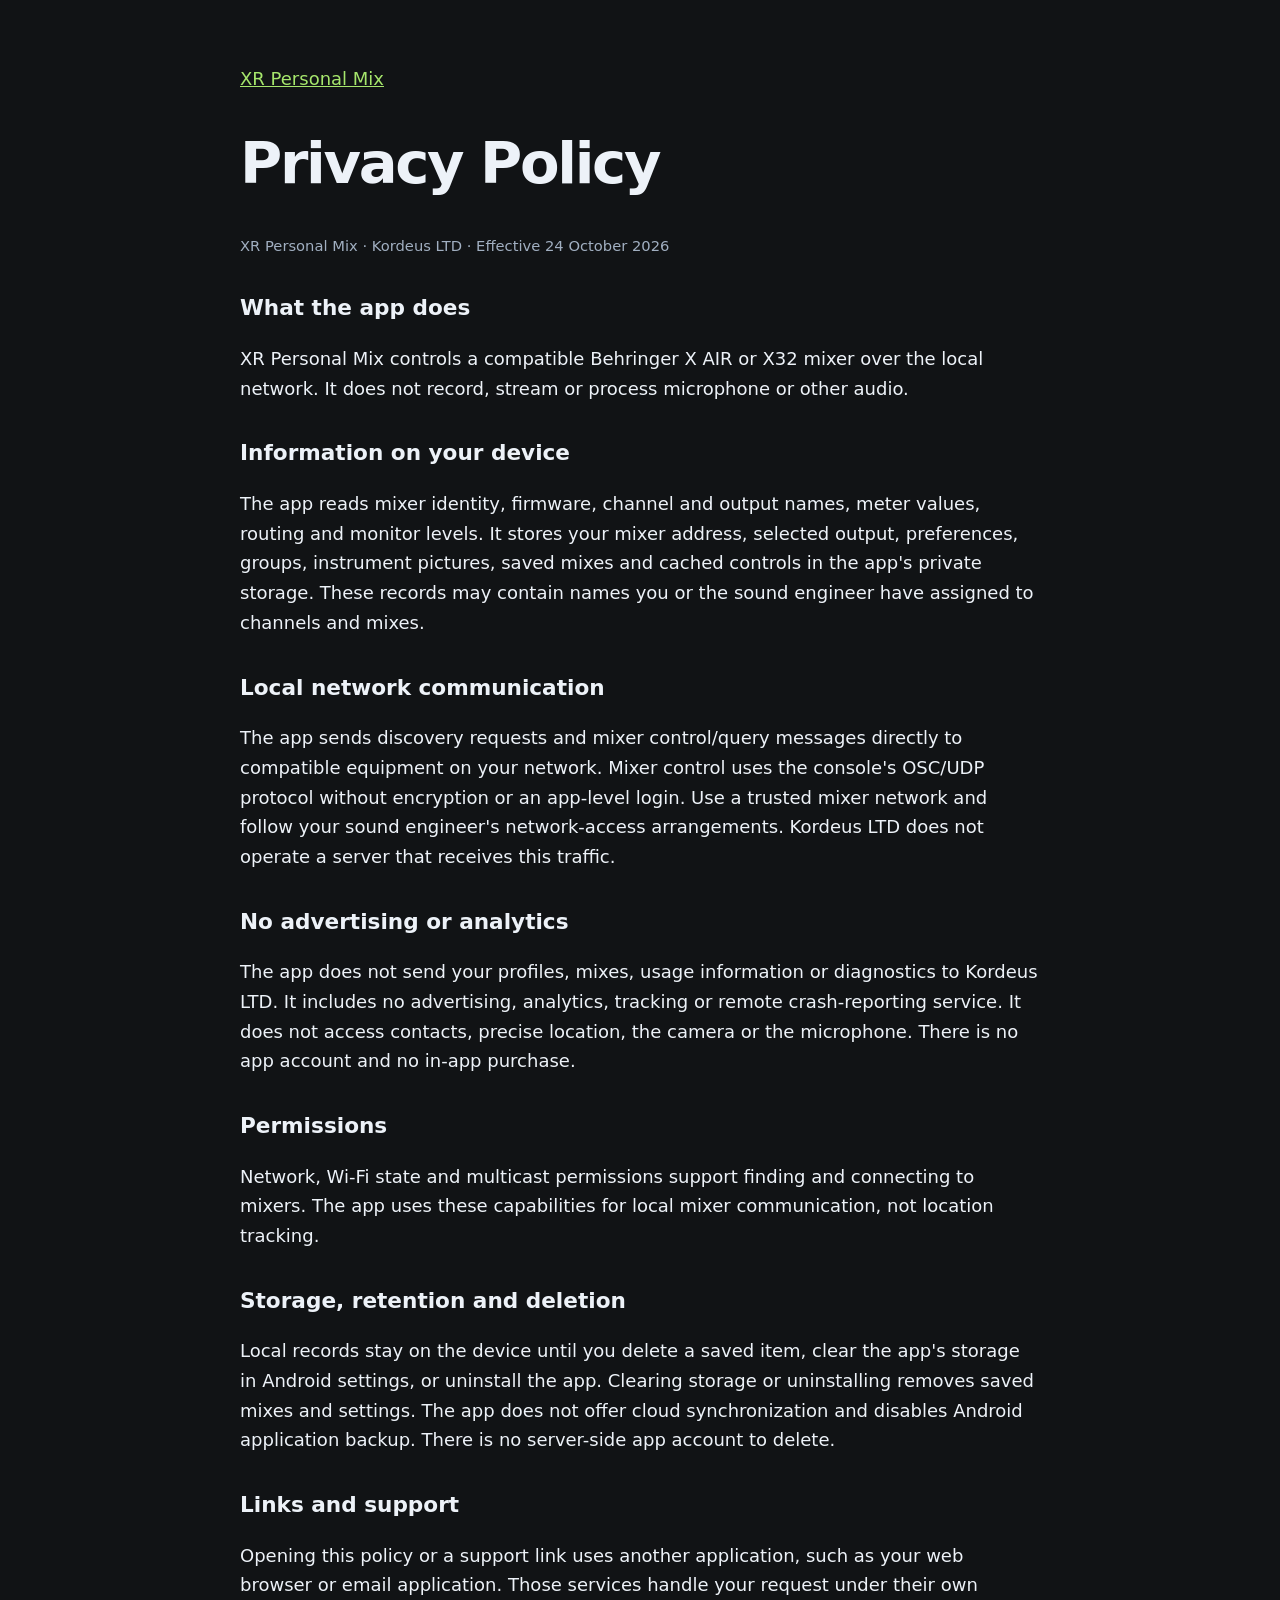
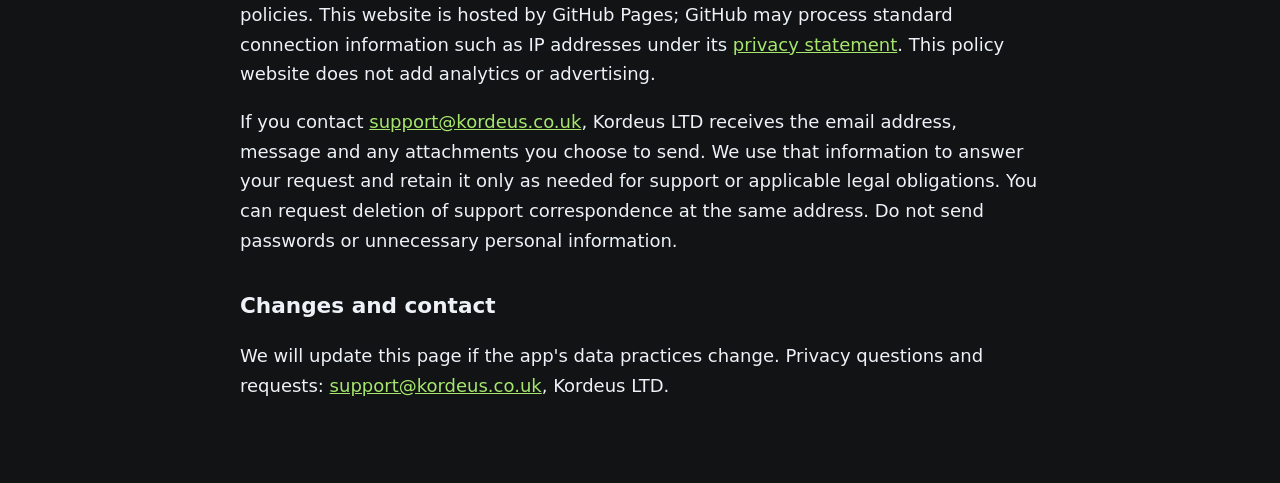
==== privacy.html @ b20d9a40 "Publish XR Personal Mix privacy policy and support pages" ====
<!doctype html>
<html lang="en"><head><meta charset="utf-8"><meta name="viewport" content="width=device-width,initial-scale=1"><title>XR Personal Mix — Privacy Policy | Kordeus LTD</title><link rel="stylesheet" href="style.css"></head>
<body><main><a href="./">XR Personal Mix</a><h1>Privacy Policy</h1><p class="muted">XR Personal Mix · Kordeus LTD · Effective 24 October 2026</p>
<h2>What the app does</h2><p>XR Personal Mix controls a compatible Behringer X AIR or X32 mixer over the local network. It does not record, stream or process microphone or other audio.</p>
<h2>Information on your device</h2><p>The app reads mixer identity, firmware, channel and output names, meter values, routing and monitor levels. It stores your mixer address, selected output, preferences, groups, instrument pictures, saved mixes and cached controls in the app's private storage. These records may contain names you or the sound engineer have assigned to channels and mixes.</p>
<h2>Local network communication</h2><p>The app sends discovery requests and mixer control/query messages directly to compatible equipment on your network. Mixer control uses the console's OSC/UDP protocol without encryption or an app-level login. Use a trusted mixer network and follow your sound engineer's network-access arrangements. Kordeus LTD does not operate a server that receives this traffic.</p>
<h2>No advertising or analytics</h2><p>The app does not send your profiles, mixes, usage information or diagnostics to Kordeus LTD. It includes no advertising, analytics, tracking or remote crash-reporting service. It does not access contacts, precise location, the camera or the microphone. There is no app account and no in-app purchase.</p>
<h2>Permissions</h2><p>Network, Wi-Fi state and multicast permissions support finding and connecting to mixers. The app uses these capabilities for local mixer communication, not location tracking.</p>
<h2>Storage, retention and deletion</h2><p>Local records stay on the device until you delete a saved item, clear the app's storage in Android settings, or uninstall the app. Clearing storage or uninstalling removes saved mixes and settings. The app does not offer cloud synchronization and disables Android application backup. There is no server-side app account to delete.</p>
<h2>Links and support</h2><p>Opening this policy or a support link uses another application, such as your web browser or email application. Those services handle your request under their own policies. This website is hosted by GitHub Pages; GitHub may process standard connection information such as IP addresses under its <a href="https://docs.github.com/en/site-policy/privacy-policies/github-general-privacy-statement">privacy statement</a>. This policy website does not add analytics or advertising.</p><p>If you contact <a href="mailto:support@kordeus.co.uk">support@kordeus.co.uk</a>, Kordeus LTD receives the email address, message and any attachments you choose to send. We use that information to answer your request and retain it only as needed for support or applicable legal obligations. You can request deletion of support correspondence at the same address. Do not send passwords or unnecessary personal information.</p>
<h2>Changes and contact</h2><p>We will update this page if the app's data practices change. Privacy questions and requests: <a href="mailto:support@kordeus.co.uk">support@kordeus.co.uk</a>, Kordeus LTD.</p></main></body></html>
---- style.css ----
html{color-scheme:dark}body{margin:0;background:#111315;color:#edf2f8;font:18px/1.65 system-ui,sans-serif}main{max-width:800px;margin:auto;padding:64px 24px}h1{font-size:clamp(2.2rem,6vw,3.6rem);line-height:1.1;letter-spacing:-.04em}h2{font-size:1.35rem;margin-top:2rem}a{color:#a6e66c}.muted{color:#a1afc1;font-size:.92rem}a:focus-visible{outline:2px solid #a6e66c;outline-offset:5px}p{max-width:72ch}
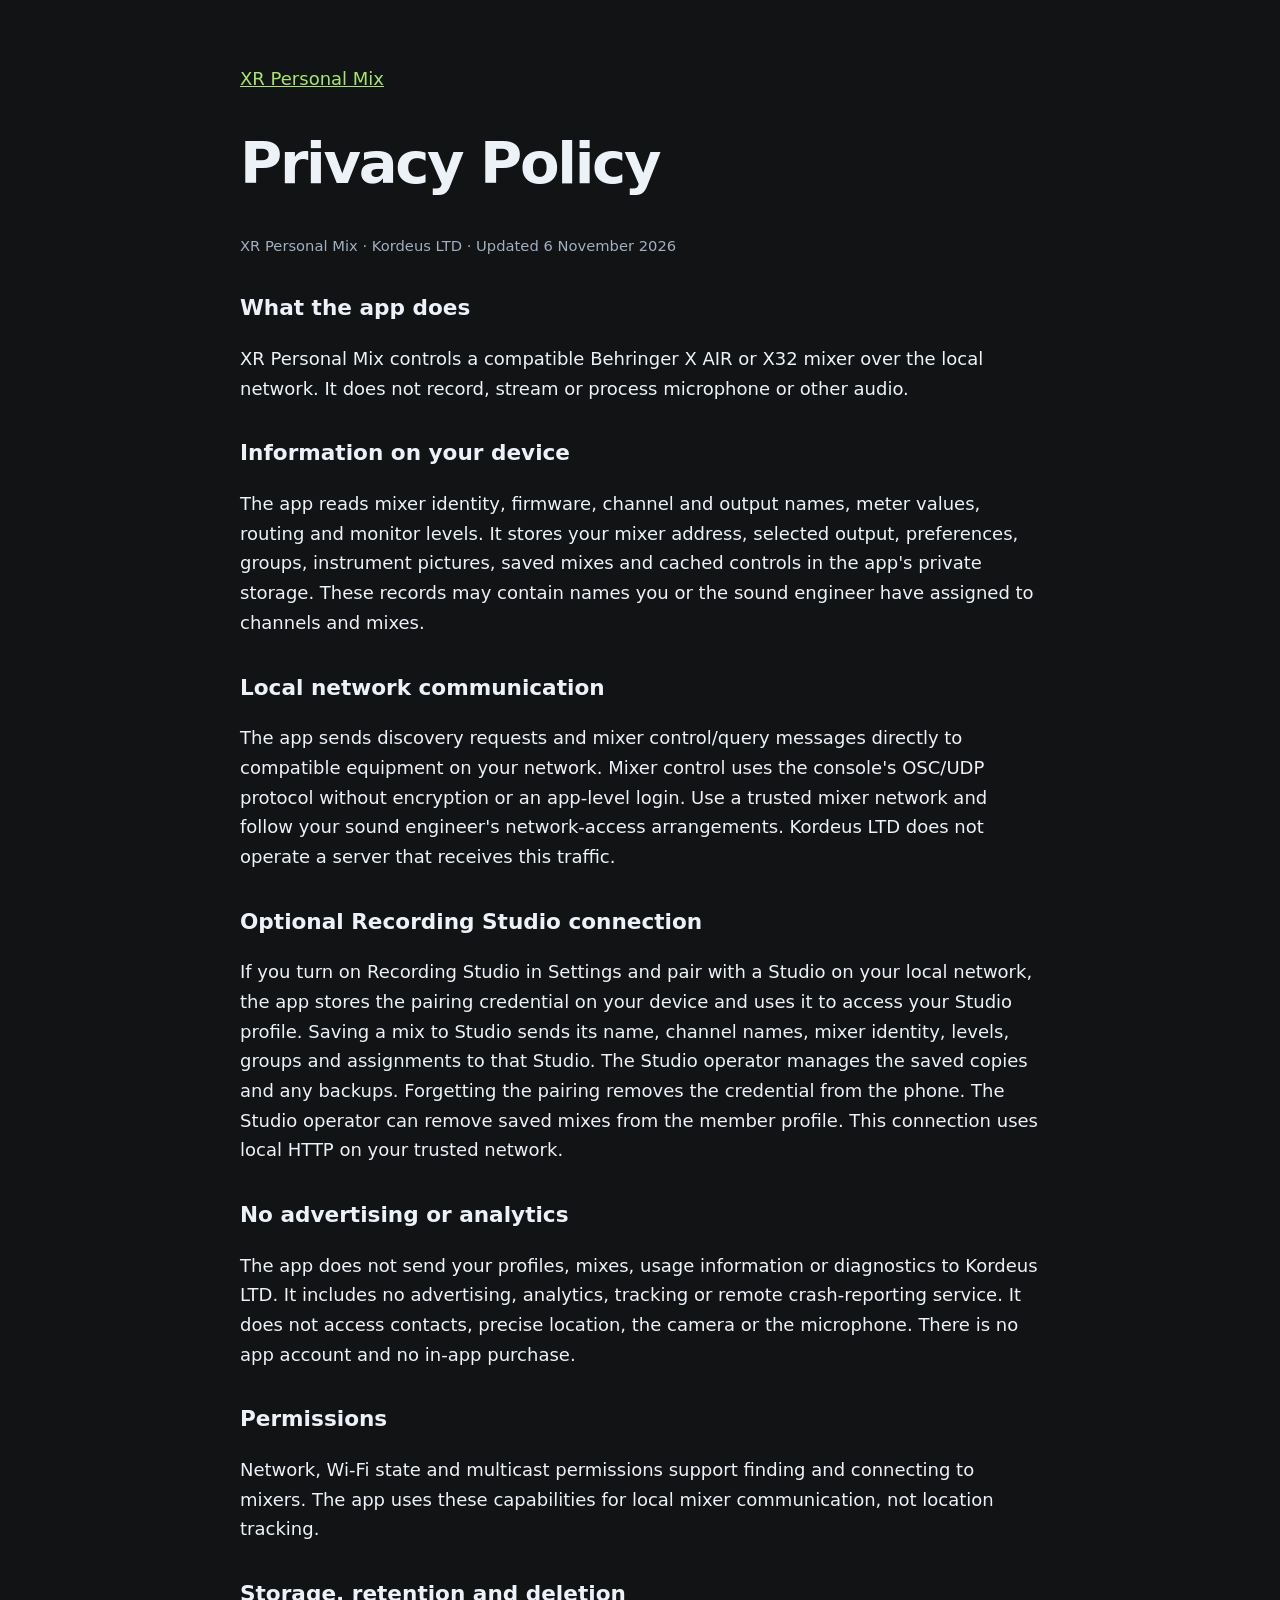
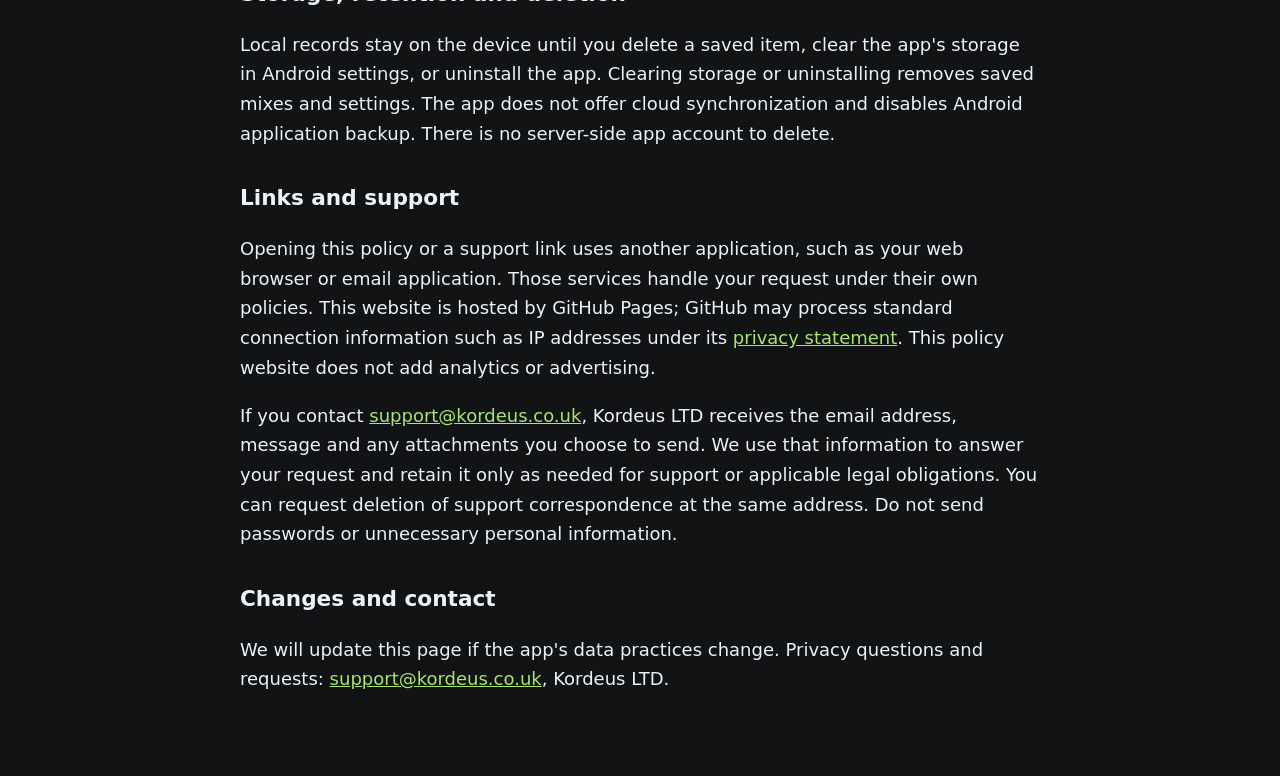
==== commit 6392f2fe: "Describe optional local Recording Studio pairing and saved mix storage" ====
--- a/privacy.html
+++ b/privacy.html
@@ -1,9 +1,10 @@
 <!doctype html>
 <html lang="en"><head><meta charset="utf-8"><meta name="viewport" content="width=device-width,initial-scale=1"><title>XR Personal Mix — Privacy Policy | Kordeus LTD</title><link rel="stylesheet" href="style.css"></head>
-<body><main><a href="./">XR Personal Mix</a><h1>Privacy Policy</h1><p class="muted">XR Personal Mix · Kordeus LTD · Effective 24 October 2026</p>
+<body><main><a href="./">XR Personal Mix</a><h1>Privacy Policy</h1><p class="muted">XR Personal Mix · Kordeus LTD · Updated 6 November 2026</p>
 <h2>What the app does</h2><p>XR Personal Mix controls a compatible Behringer X AIR or X32 mixer over the local network. It does not record, stream or process microphone or other audio.</p>
 <h2>Information on your device</h2><p>The app reads mixer identity, firmware, channel and output names, meter values, routing and monitor levels. It stores your mixer address, selected output, preferences, groups, instrument pictures, saved mixes and cached controls in the app's private storage. These records may contain names you or the sound engineer have assigned to channels and mixes.</p>
 <h2>Local network communication</h2><p>The app sends discovery requests and mixer control/query messages directly to compatible equipment on your network. Mixer control uses the console's OSC/UDP protocol without encryption or an app-level login. Use a trusted mixer network and follow your sound engineer's network-access arrangements. Kordeus LTD does not operate a server that receives this traffic.</p>
+<h2>Optional Recording Studio connection</h2><p>If you turn on Recording Studio in Settings and pair with a Studio on your local network, the app stores the pairing credential on your device and uses it to access your Studio profile. Saving a mix to Studio sends its name, channel names, mixer identity, levels, groups and assignments to that Studio. The Studio operator manages the saved copies and any backups. Forgetting the pairing removes the credential from the phone. The Studio operator can remove saved mixes from the member profile. This connection uses local HTTP on your trusted network.</p>
 <h2>No advertising or analytics</h2><p>The app does not send your profiles, mixes, usage information or diagnostics to Kordeus LTD. It includes no advertising, analytics, tracking or remote crash-reporting service. It does not access contacts, precise location, the camera or the microphone. There is no app account and no in-app purchase.</p>
 <h2>Permissions</h2><p>Network, Wi-Fi state and multicast permissions support finding and connecting to mixers. The app uses these capabilities for local mixer communication, not location tracking.</p>
 <h2>Storage, retention and deletion</h2><p>Local records stay on the device until you delete a saved item, clear the app's storage in Android settings, or uninstall the app. Clearing storage or uninstalling removes saved mixes and settings. The app does not offer cloud synchronization and disables Android application backup. There is no server-side app account to delete.</p>
